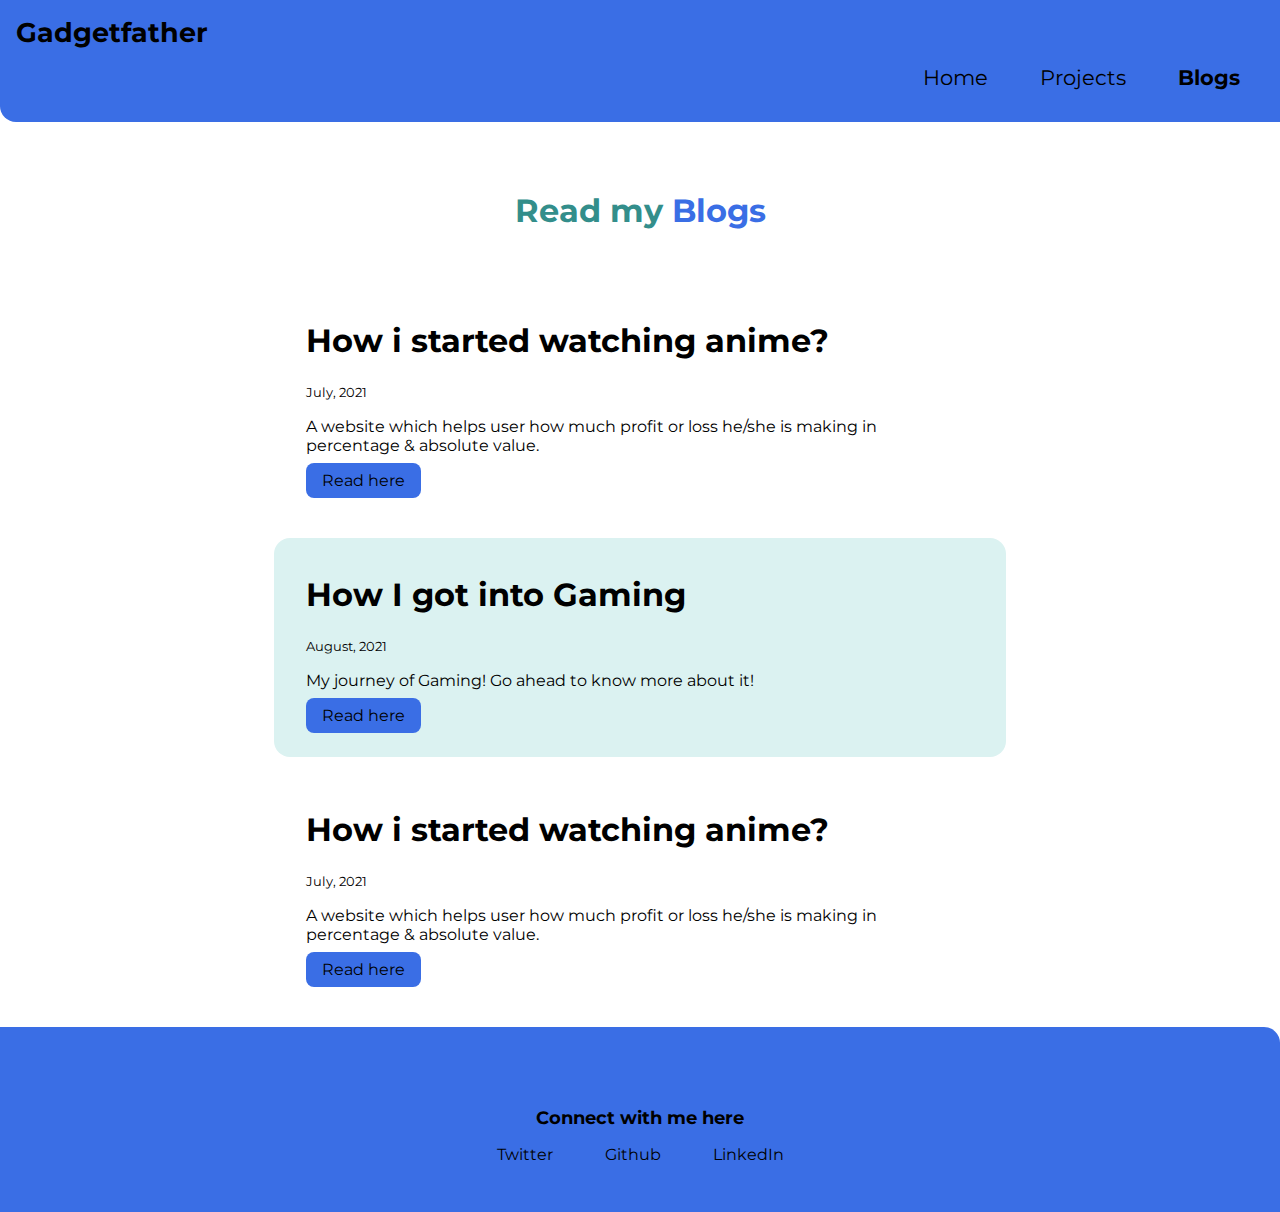
==== blog.html @ 716bfb54 "added blog 2" ====
<!DOCTYPE html>
<html lang="en">
<head>
    <meta charset="UTF-8">
    <meta http-equiv="X-UA-Compatible" content="IE=edge">
    <meta name="viewport" content="width=device-width, initial-scale=1.0">
    <link rel="stylesheet" href="style.css">
    <title>Blogs | Gadgetfather</title>
</head>
<body>
    <nav class="navigation container">
        <div class="nav-brand">Gadgetfather</div>
        <ul class="non-bullet nav-icons">
            <li class="list-inline ">
                <a class="link font-size " href="/">Home</a>
            </li>
            <li class="list-inline">
                <a class="link font-size" href="projects.html">Projects</a>
            </li>
            <li class="list-inline">
                <a class="link link-active font-size" href="blogs.html">Blogs</a>
            </li>
        </ul>
    </nav>
    <header class="hero">
        
        <h1 class="hero-heading">Read my <span class="heading-inverted">Blogs</span> </h1>
    </header>

    <section class="section center">
        <div class="container center space">
            <h1>How i started watching anime?</h1>
            <small>July, 2021</small>
            <p>
              A website which helps user how much profit or loss he/she is making
              in percentage &amp; absolute value.
            </p>
  
            <a class="primarylink link" href="/blogs/blog1-anime.html">Read here</a>
            
            </div>
    </section>

    <section class="section center ow curve">
        <div class="container center space">
            <h1>How I got into Gaming</h1>
            <small>August, 2021</small>
            <p>
                My journey of Gaming! Go ahead to know more about it!
            </p>
  
            <a class="primarylink link" href="/blogs/blog2.html">Read here</a>
            
            </div>
    </section>

    <section class="section center">
        <div class="container center space">
            <h1>How i started watching anime?</h1>
            <small>July, 2021</small>
            <p>
              A website which helps user how much profit or loss he/she is making
              in percentage &amp; absolute value.
            </p>
  
            <a class="primarylink link" href="/blogs/blog3.html">Read here</a>
            
            </div>
    </section>

    
    
    
    


    <footer class="footer ">
        <div class="footer-header">Connect with me here </div>
        <ul class="social-links non-bullet">
            <li class="list-inline">
                <a class="link" href="https://www.twitter.com/gadgetfather">Twitter</a>
            </li>
            <li class="list-inline">
                <a class="link" href="https://www.github.com/gadgetfather">Github</a>
            </li>
            <li class="list-inline">
                <a class="link" href="https://www.linkedin.com/in/gadgetfather/">LinkedIn</a>
            </li>
        </ul>
    </footer>
    
</body>
</html>
---- style.css ----
@import url('https://fonts.googleapis.com/css2?family=Montserrat:wght@400;700&display=swap');

:root{
    --primary-color: #3A6EE5;
    --grey: 
    #338E8B;
    --ow : 
    #DBF2F1;
}

body{
    font-family: 'Montserrat', sans-serif;
    margin:0px ;
    /* background:#F9F871; */
    min-height: 100vh;
    /* display: flex; */
    flex-direction: column;
}
hr{
    margin: 2rem 0rem;
}

.container{
    padding-left: 1rem;
    padding-right: 1rem;
}

.center{
    max-width: 700px;
    margin: auto;

}
/* links */
.link{
    text-decoration: none;
    padding: 0.5rem 1rem;
}
.primarylink{
    background-color: var(--primary-color);
    border-radius: 0.5rem;
    color: black;
    
}
.secondarylink{
    color: black;
    border-radius: 0.5rem;
    border: 1px solid var(--primary-color);
}

/* list */
.non-bullet{
    list-style: none;
}
.list-inline{
    display: inline;
    padding:0rem 0.5rem;
}
/* navigation */
.navigation{
    background-color: var(--primary-color);
    color: black;
    padding: 1rem;
    border-bottom-left-radius: 1rem;
}

.navigation .nav-brand{
    font-weight: bold;
    font-size: 1.7rem;
    
}

.navigation .nav-icons {
    text-align: right;
}

.navigation .link{
    color: black;
    }
.navigation .link-active{
    font-weight: bold;
}
/* header */
.hero{
    padding: 2rem;
    
}
.hero .hero-image{
    max-width: 350px;
    display: block;
    margin: auto;
}
.hero .hero-heading{
    text-align: center;
    padding-top: 1rem;
    color: var(--grey);
}
.hero .hero-heading .heading-inverted{
    color: var(--primary-color);
}

/* sections */
.section{
    padding:1rem;
    margin-bottom: 1rem;
    

}
.section h2,h3{
    text-align: center;
    
}

.ow{
    background-color: var(--ow);

}

/* footer */
.footer{
    margin-top: auto;
    width: auto;
    background-color: var(--primary-color);
    padding: 2rem;
    text-align: center;
    color: black;
    border-top-right-radius: 1rem;
    padding-top: 5rem;
   
}
.footer .footer-header{
    font-weight: bold;
    font-size: large;
}
.footer .link{
    color: black;
}

.footer ul{
    padding-inline-start: 0px;
}

/* space */
.space{
    padding-bottom: 1rem;
}

/* curve */
.curve{
    border-radius: 1rem;
}
/* font size */
.font-size{
    font-size: 1.3rem;
}
/* section head */
.section-head{
    font-size: 1.3rem;
    

}
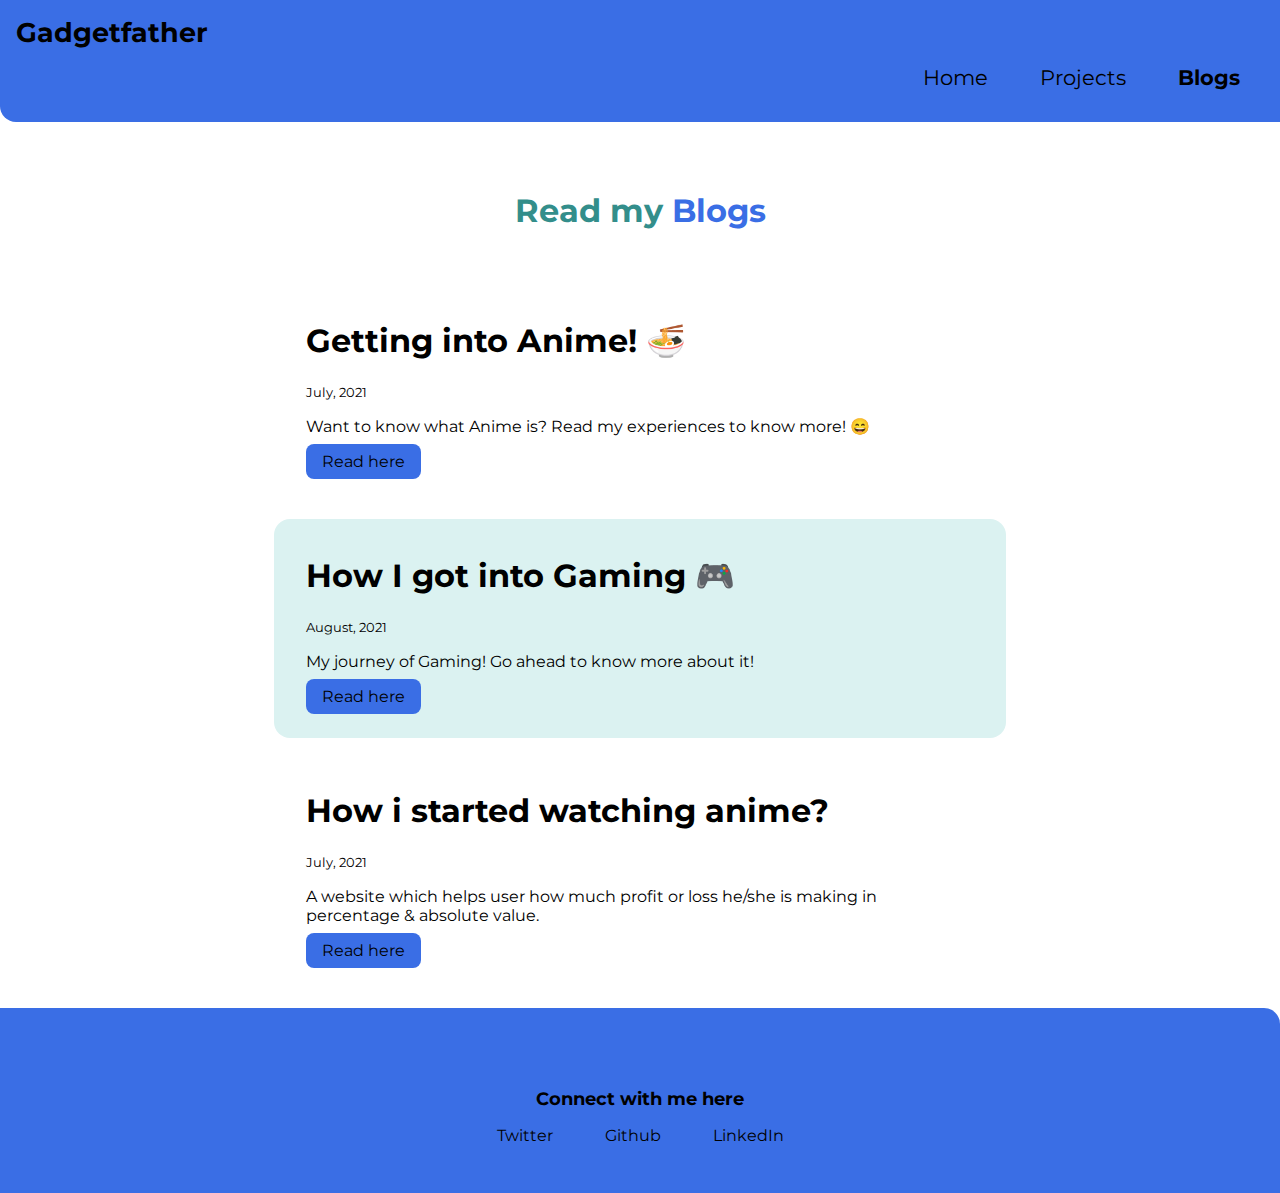
==== commit 7d2e96d3: "added two blogs" ====
--- a/blog.html
+++ b/blog.html
@@ -29,11 +29,10 @@
 
     <section class="section center">
         <div class="container center space">
-            <h1>How i started watching anime?</h1>
+            <h1>Getting into Anime! 🍜</h1>
             <small>July, 2021</small>
             <p>
-              A website which helps user how much profit or loss he/she is making
-              in percentage &amp; absolute value.
+                Want to know what Anime is? Read my experiences to know more! 😄 
             </p>
   
             <a class="primarylink link" href="/blogs/blog1-anime.html">Read here</a>
@@ -43,7 +42,7 @@
 
     <section class="section center ow curve">
         <div class="container center space">
-            <h1>How I got into Gaming</h1>
+            <h1>How I got into Gaming 🎮</h1>
             <small>August, 2021</small>
             <p>
                 My journey of Gaming! Go ahead to know more about it!
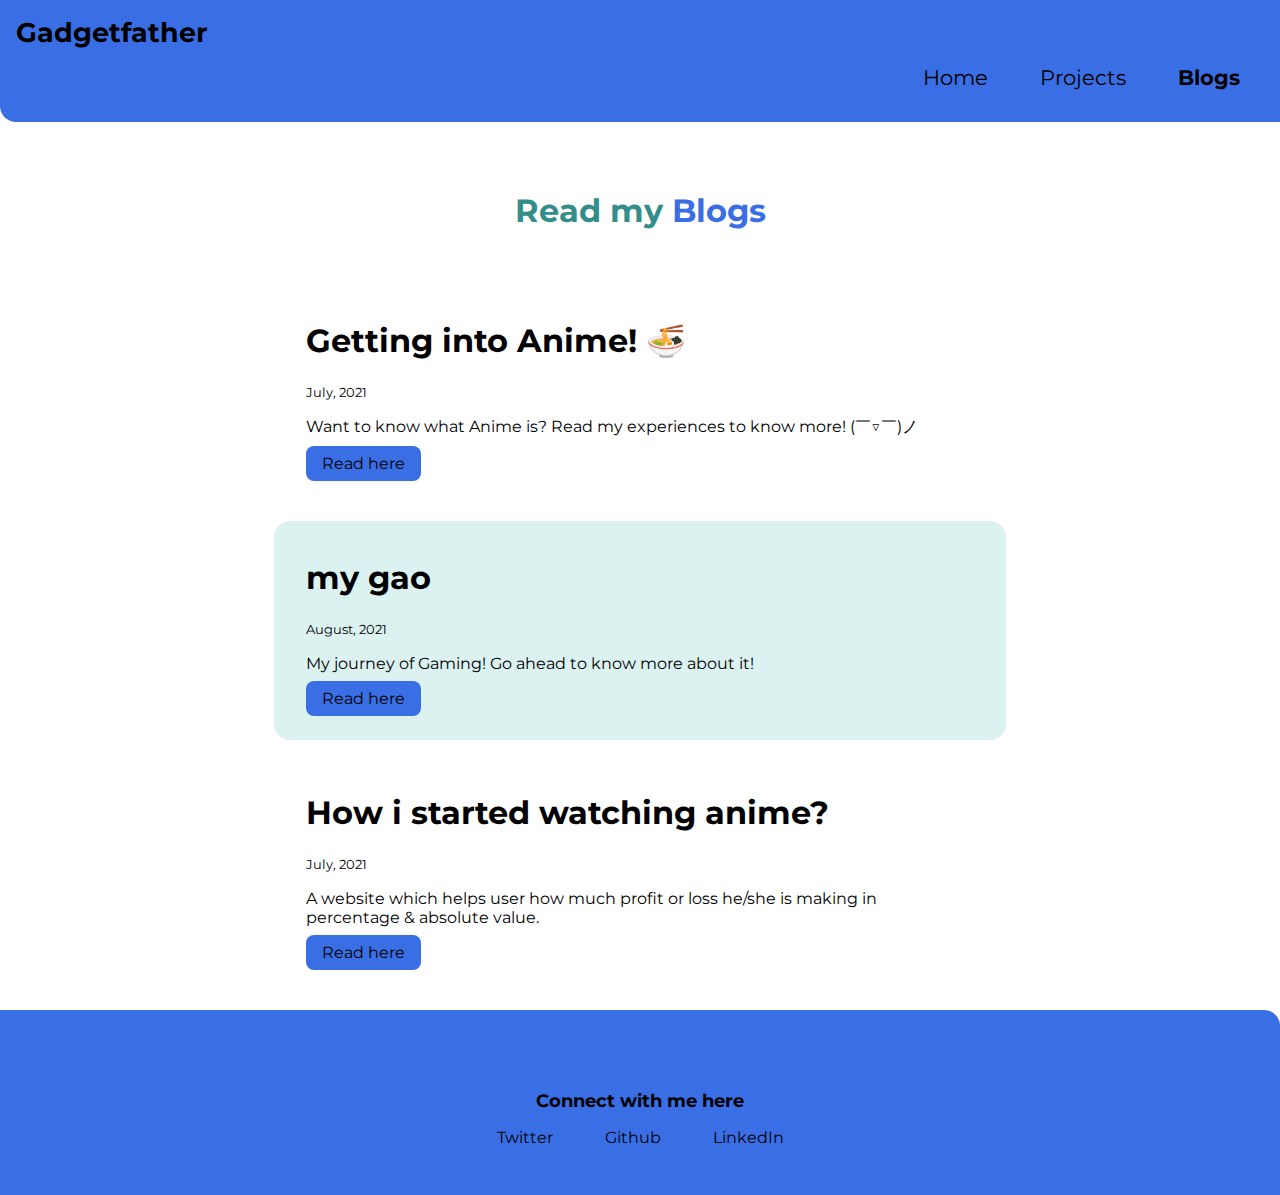
==== commit e1a2f990: "Update blog.html" ====
--- a/blog.html
+++ b/blog.html
@@ -12,13 +12,13 @@
         <div class="nav-brand">Gadgetfather</div>
         <ul class="non-bullet nav-icons">
             <li class="list-inline ">
-                <a class="link font-size " href="/">Home</a>
+                <a class="link font-size " href="/index.html">Home</a>
             </li>
             <li class="list-inline">
-                <a class="link font-size" href="projects.html">Projects</a>
+                <a class="link font-size" href="/projects.html">Projects</a>
             </li>
             <li class="list-inline">
-                <a class="link link-active font-size" href="blogs.html">Blogs</a>
+                <a class="link link-active font-size" href="/blog.html">Blogs</a>
             </li>
         </ul>
     </nav>
@@ -32,7 +32,7 @@
             <h1>Getting into Anime! 🍜</h1>
             <small>July, 2021</small>
             <p>
-                Want to know what Anime is? Read my experiences to know more! 😄 
+                Want to know what Anime is? Read my experiences to know more! (￣▽￣)ノ 
             </p>
   
             <a class="primarylink link" href="/blogs/blog1-anime.html">Read here</a>
@@ -42,7 +42,7 @@
 
     <section class="section center ow curve">
         <div class="container center space">
-            <h1>How I got into Gaming 🎮</h1>
+            <h1>my gao</h1>
             <small>August, 2021</small>
             <p>
                 My journey of Gaming! Go ahead to know more about it!
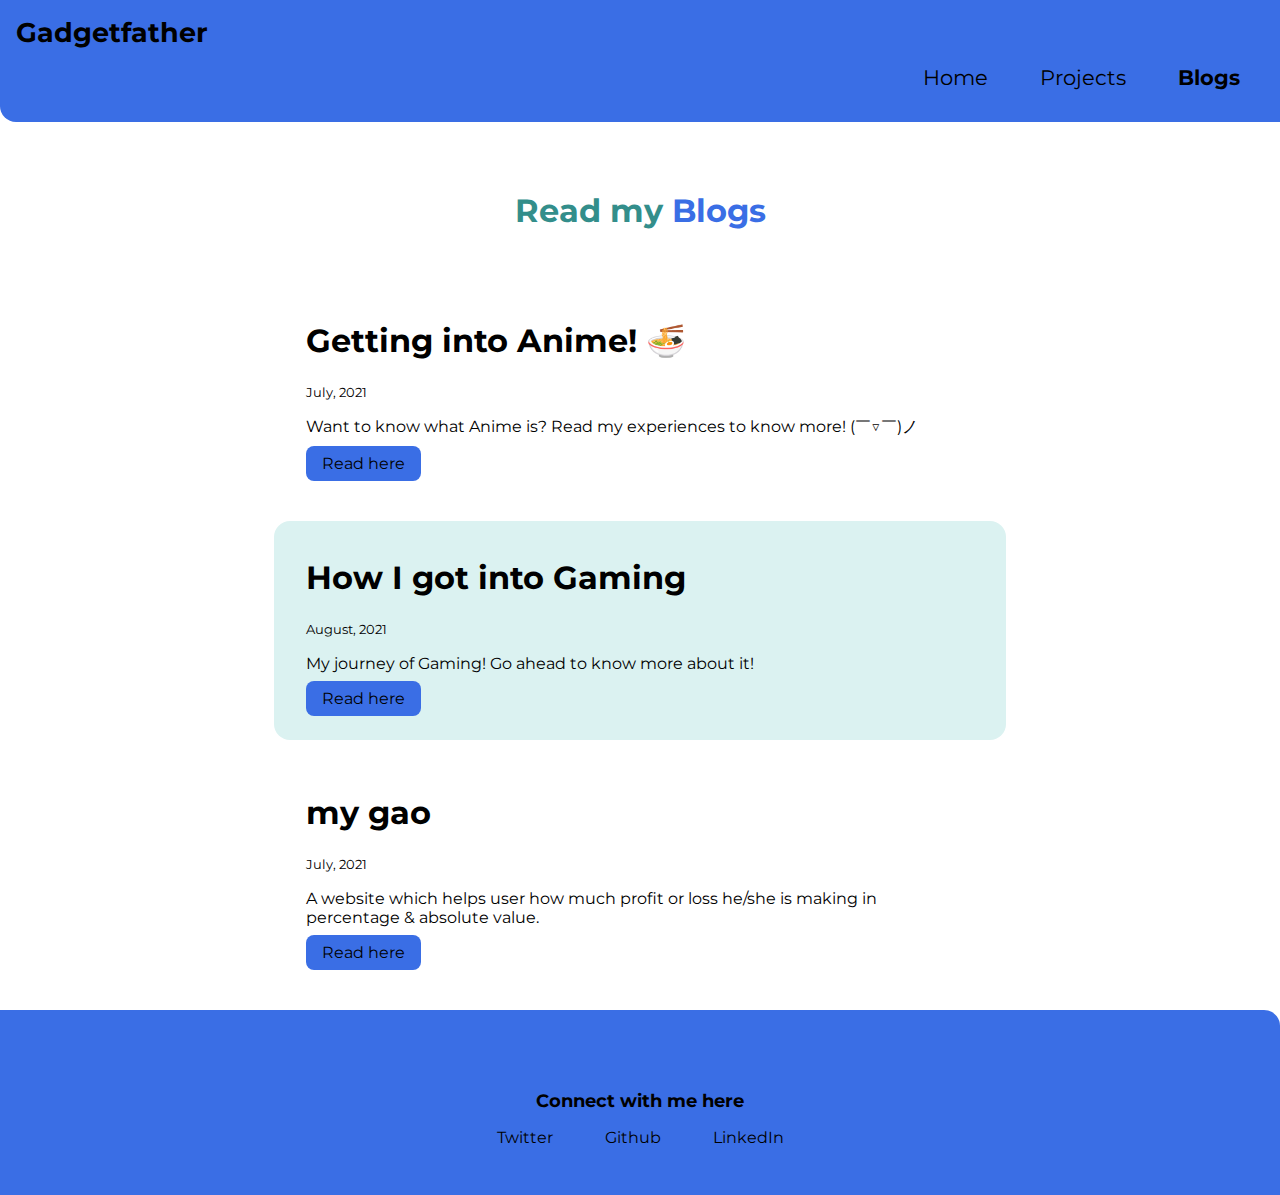
==== commit 7bddd672: "Update blog.html" ====
--- a/blog.html
+++ b/blog.html
@@ -42,7 +42,7 @@
 
     <section class="section center ow curve">
         <div class="container center space">
-            <h1>my gao</h1>
+            <h1>How I got into Gaming</h1>
             <small>August, 2021</small>
             <p>
                 My journey of Gaming! Go ahead to know more about it!
@@ -55,7 +55,7 @@
 
     <section class="section center">
         <div class="container center space">
-            <h1>How i started watching anime?</h1>
+            <h1>my gao</h1>
             <small>July, 2021</small>
             <p>
               A website which helps user how much profit or loss he/she is making
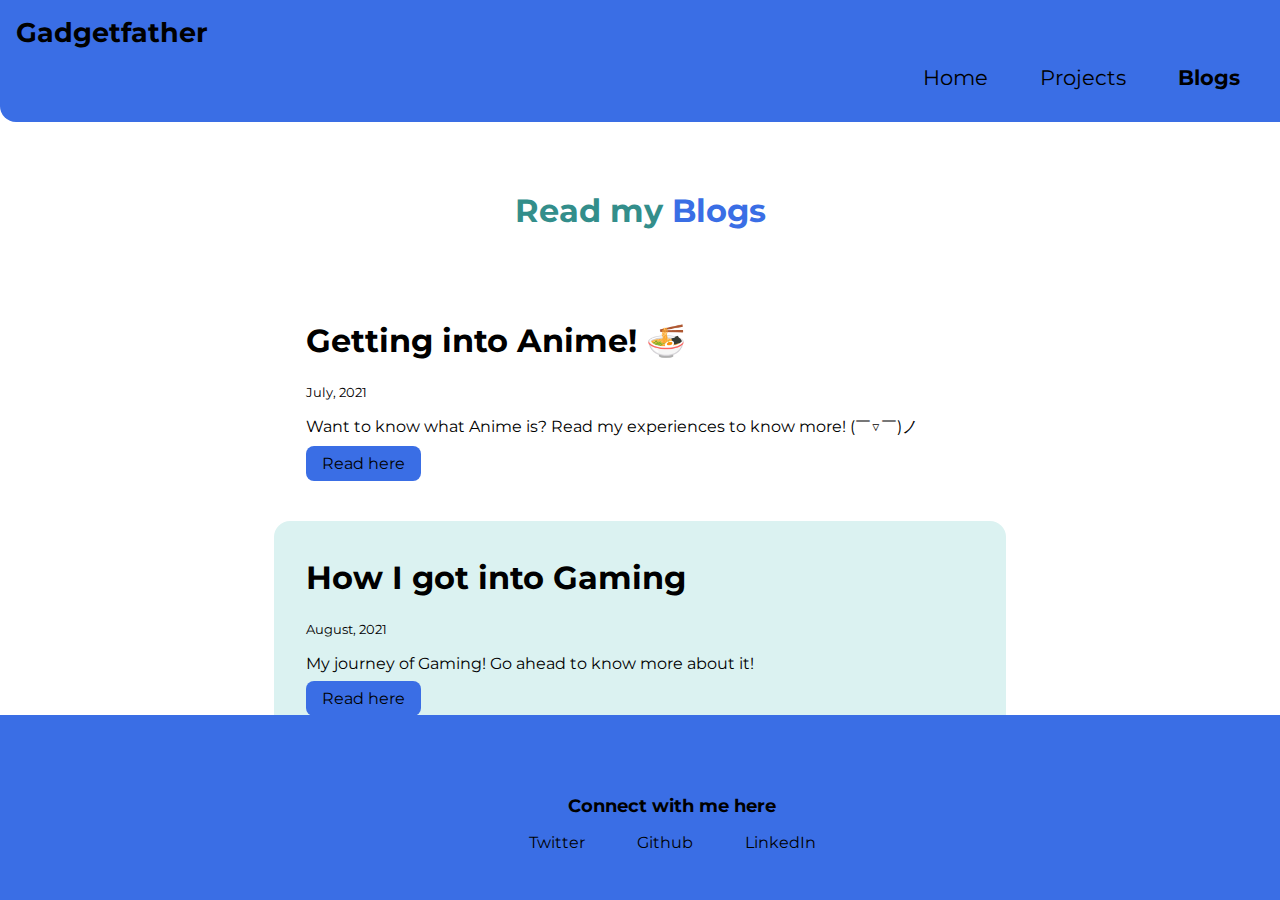
==== commit cd453ec2: "Update blog.html" ====
--- a/blog.html
+++ b/blog.html
@@ -53,19 +53,7 @@
             </div>
     </section>
 
-    <section class="section center">
-        <div class="container center space">
-            <h1>my gao</h1>
-            <small>July, 2021</small>
-            <p>
-              A website which helps user how much profit or loss he/she is making
-              in percentage &amp; absolute value.
-            </p>
-  
-            <a class="primarylink link" href="/blogs/blog3.html">Read here</a>
-            
-            </div>
-    </section>
+   
 
     
     
@@ -73,7 +61,7 @@
     
 
 
-    <footer class="footer ">
+    <footer class="footer" style="position: fixed;bottom: 0%;width: 100%;">
         <div class="footer-header">Connect with me here </div>
         <ul class="social-links non-bullet">
             <li class="list-inline">
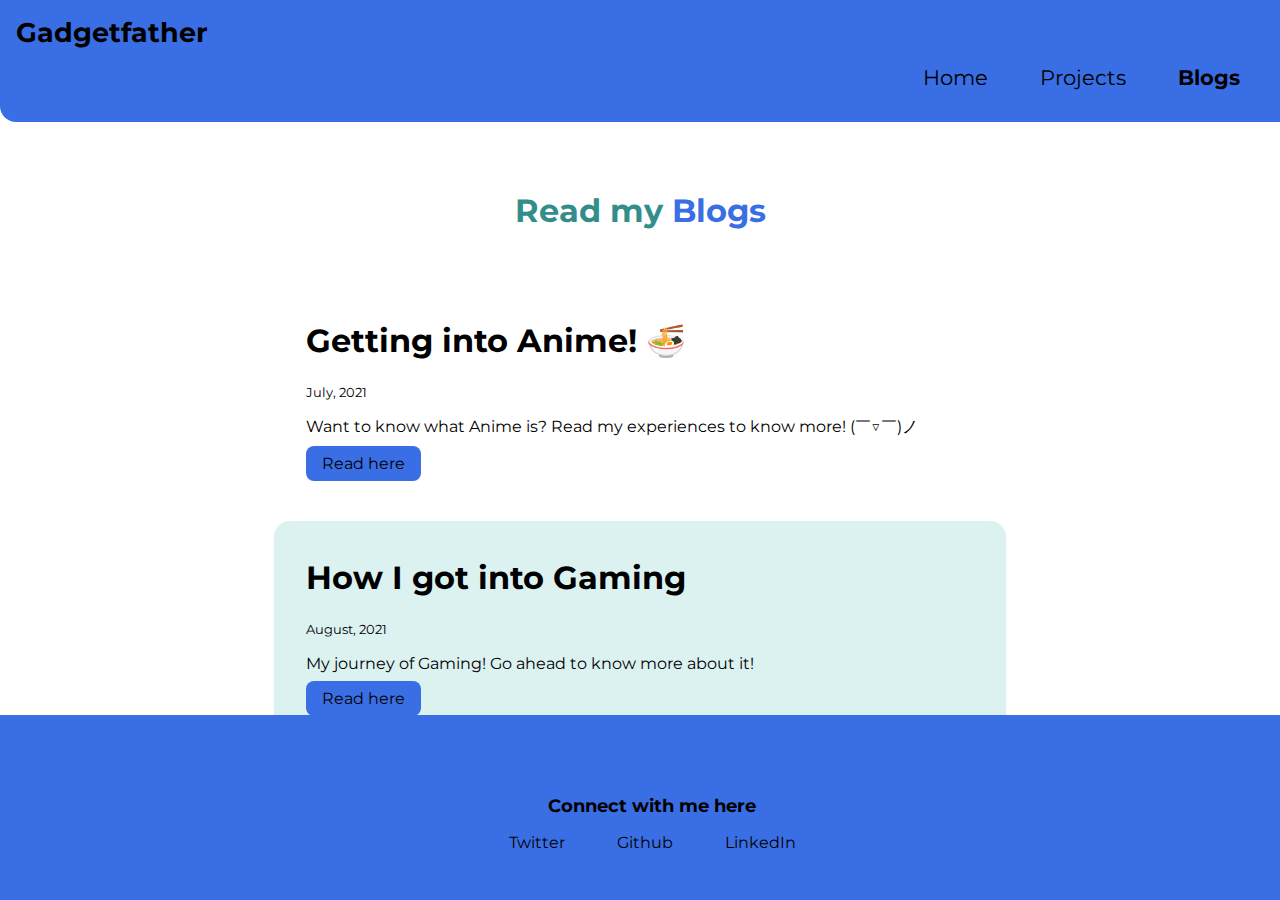
==== commit 92e9d47c: "Update blog.html" ====
--- a/blog.html
+++ b/blog.html
@@ -61,7 +61,7 @@
     
 
 
-    <footer class="footer" style="position: fixed;bottom: 0%;width: 100%;">
+    <footer class="footer" style="position: fixed;bottom: 0%;width: 96.9%; ">
         <div class="footer-header">Connect with me here </div>
         <ul class="social-links non-bullet">
             <li class="list-inline">
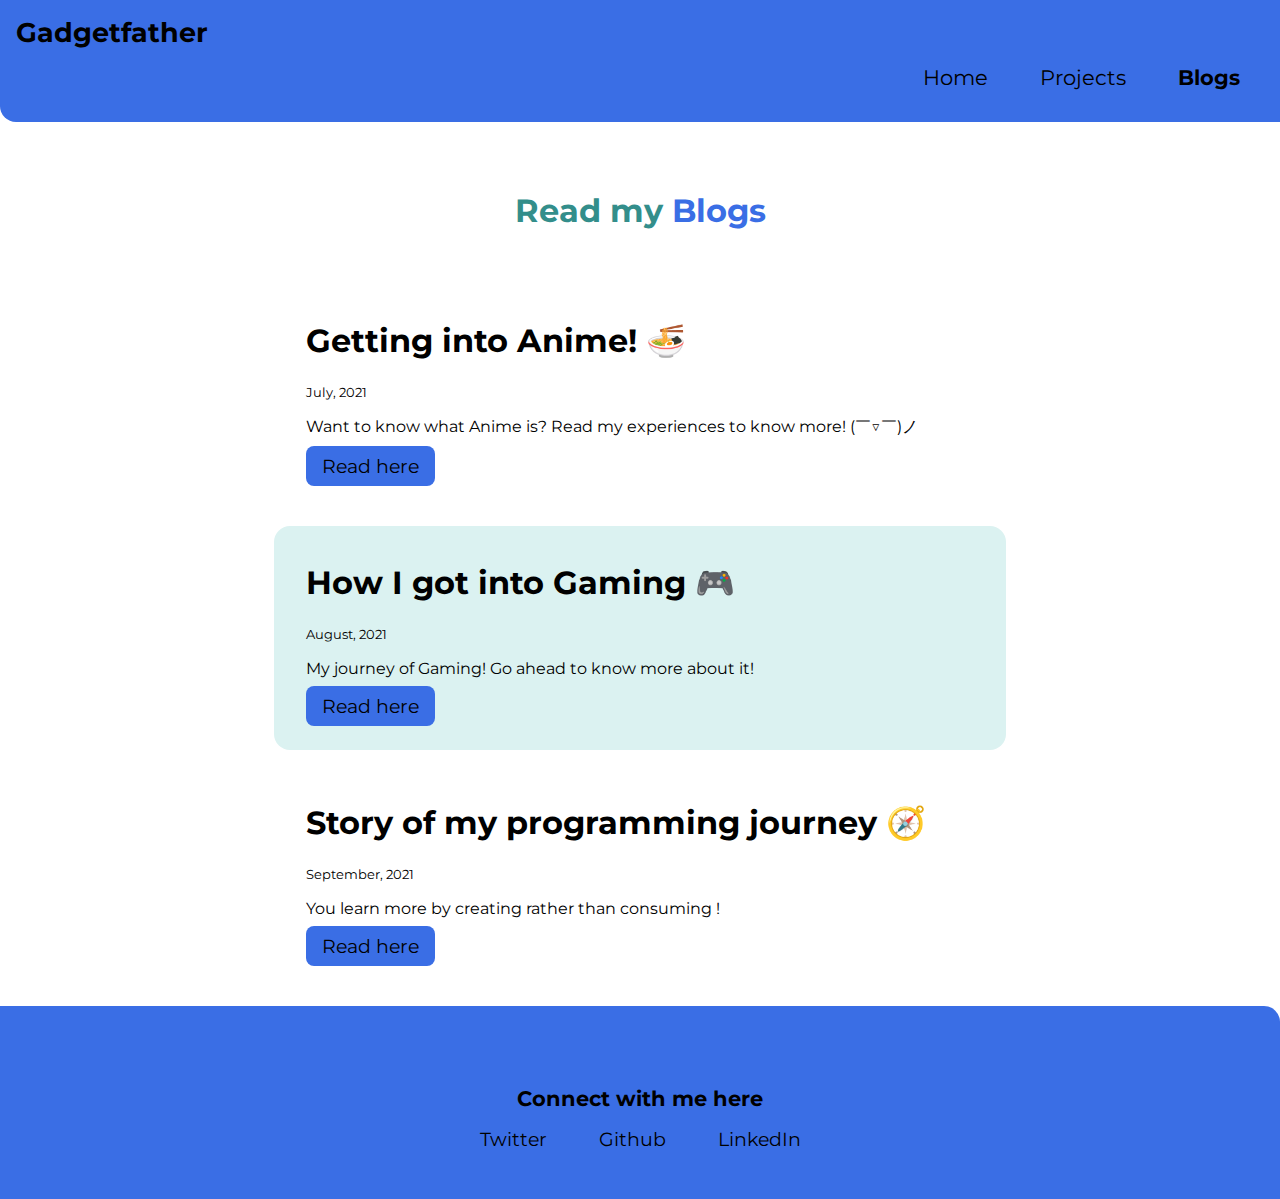
==== commit 52ef7786: "added blog" ====
--- a/blog.html
+++ b/blog.html
@@ -42,7 +42,7 @@
 
     <section class="section center ow curve">
         <div class="container center space">
-            <h1>How I got into Gaming</h1>
+            <h1>How I got into Gaming 🎮</h1>
             <small>August, 2021</small>
             <p>
                 My journey of Gaming! Go ahead to know more about it!
@@ -53,6 +53,23 @@
             </div>
     </section>
 
+
+    <section class="section center ">
+        <div class="container center space">
+            <h1>Story of my programming journey 🧭</h1>
+            <small>September, 2021</small>
+            <p>
+                You learn more by creating rather than consuming !
+            </p>
+  
+            <a class="primarylink link" href="/blogs/blog3.html">Read here</a>
+            
+            </div>
+    </section>
+
+
+    
+
    
 
     
@@ -61,7 +78,7 @@
     
 
 
-    <footer class="footer" style="position: fixed;bottom: 0%;width: 96.9%; ">
+    <footer class="footer" >
         <div class="footer-header">Connect with me here </div>
         <ul class="social-links non-bullet">
             <li class="list-inline">
--- a/style.css
+++ b/style.css
@@ -34,6 +34,11 @@
 .link{
     text-decoration: none;
     padding: 0.5rem 1rem;
+    font-size: 120%;
+}
+.link:hover{
+    background-color: azure;
+    border-radius: 5px;
 }
 .primarylink{
     background-color: var(--primary-color);
@@ -129,7 +134,7 @@
 }
 .footer .footer-header{
     font-weight: bold;
-    font-size: large;
+    font-size: 130%;
 }
 .footer .link{
     color: black;
